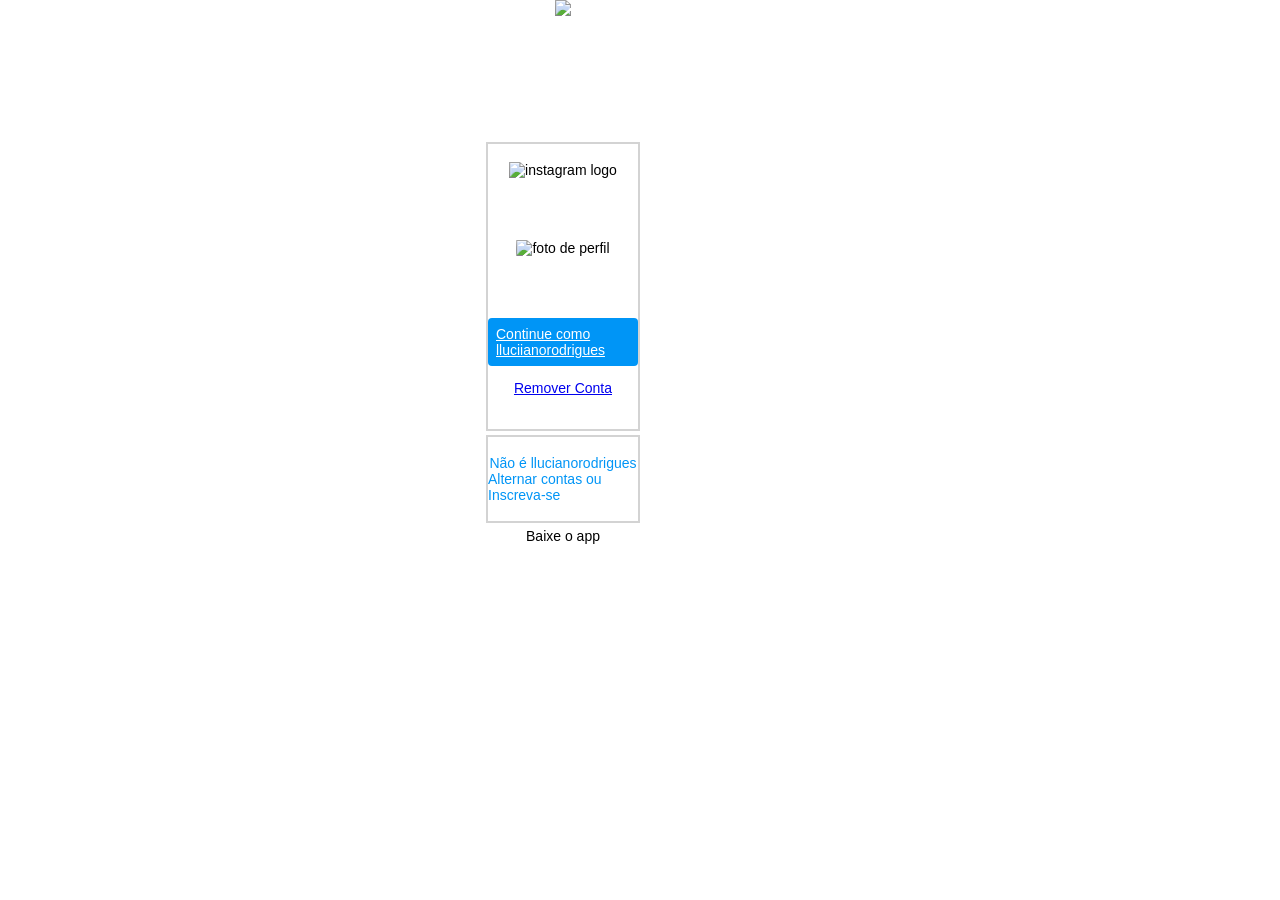
==== index.html @ d8efe974 "Add files via upload" ====
<!DOCTYPE html>
<html lang="pt-br">

<head>
    <title>Instagram</title>
    <meta charset="utf-8">
    <link rel="stylesheet" href="style.css">
    <meta name="viewport" content="style.css">
    <link rel="icon" type="img/png " href="img/icone.png">
</head>

<body>
    <div class="Instagram-wrapper">
        <div class="Instagram-fone">
            <img src="img/cel.4.png">
        </div>

        <div class="Instagram-continue">
            <div class="group">
                <div class="instagram-logo">
                    <img src="img/img1.png" class="logo" alt="instagram logo">
                </div>


                <div class="profile-foto">

                    <img src="img/perfil.jpg" alt="foto de perfil">
                </div>
                <a href="a" class="Instagram-LOGIN">Continue como lluciianorodrigues</a>
                <a href="a" class="Instagram-LOGOUT">Remover Conta</a>
            </div>
            <div class="group">
                <p class="not-account">Não é llucianorodrigues</p>
                <p class="not-account">
                    <span class="link-blue"> Alternar contas</span> ou
                    <span class="link-blue">Inscreva-se</span>
                </p>
            </div>
            <div class="get-the-app">
                <p class="get-the-app">Baixe o app</p>
                <div class="Download">
                    <a href="#" class="app-download"></a>
                    <a href="#" class="app-download"></a>
                </div>

            </div>

        </div>


</body>

</html>
---- style.css ----
* {
    padding: 0;
    margin: 0;
    box-sizing: border-box;
    text-decoration: nome;
    font-family: sans-serif;
    font-size: 14px;
}

body {
    width: 100% min-height: 100vh background-color: rgb(243, 243, 243);
    margin: 0;
    padding: 0;
    display: flex;
    justify-content: center;
}

.instagram-wrapper {
    display: flex;
    align-items: center;
    justify-content: start;
    width: 60% height: 100vh
}

.Instagram-fone {
    display: flex;
    align-items: center;
    justify-content: center;
    width: 50%;
}

.Instagram-fone img {
    height: 10rem;
}

.profile-foto img {
    display: flex;
    max-width: 200px;
    max-height: 150px;
    width: auto;
    height: auto;
}

.Instagram-continue {
    display: flex;
    align-items: center;
    justify-content: space-around;
    flex-direction: column;
    width: 50%;
    min-height: 34rem;
}

.group {
    display: flex;
    justify-content: space-between;
    align-items: center;
    flex-direction: column;
    background-color: #ffffff;
    width: 100%;
    padding: 1.3rem 0;
    border: 2px solid lightgray;
}

.group:nth-child(1) {
    min-height: 19rem;
}

.instagram-logo {
    display: flex;
    height: 19
}

.profile-foto {
    display: flex;
    justify-content: center;
    align-items: center;
    border-radius: 50%;
    overflow: hidden;
}

.profile-foto {
    height: 10rem;
}

.Instagram-LOGIN {
    background-color: #0095f6;
    color: #ffffff;
    padding: 8px;
    border-radius: 4px;
}

.Instagram-LOGOUT {
    columns: #0095f6;
    margin: 1rem;
}

.not-account {
    color: #0095f6;
}

.get-the-app {
    display: flex;
    flex-direction: column;
    align-items: center;
    justify-content: center;
    width: 100%;
    padding: 1.3, 0;
}

.Download {
    display: flex;
    width: 100;
    justify-content: space-evenly;
    align-items: center;
    padding: 1rem;
}

.app-download {
    height: 3rem;
    width: 10rem;
    background-size: cover;
}

.app-download:nth-child(1) {
    background-image: url(img/baixa2.jpg);
}

.app-download:nth-child(2) {
    background-image: url(img/app3.png);
}


/*media queris*/

@media(max-width:1024px) {
    .instagram-wrapper {
        width: 90%;
    }
}

@media(max-width: 650px) {
    body {
        background-color: #ffffff;
    }
    .instagram-wrapper {
        width: 90%;
    }
    .Instagram-fone {
        display: nome;
    }
    .Instagram-continue {
        width: 100%;
    }
    .group {
        border: 1px solid transparent;
    }
}
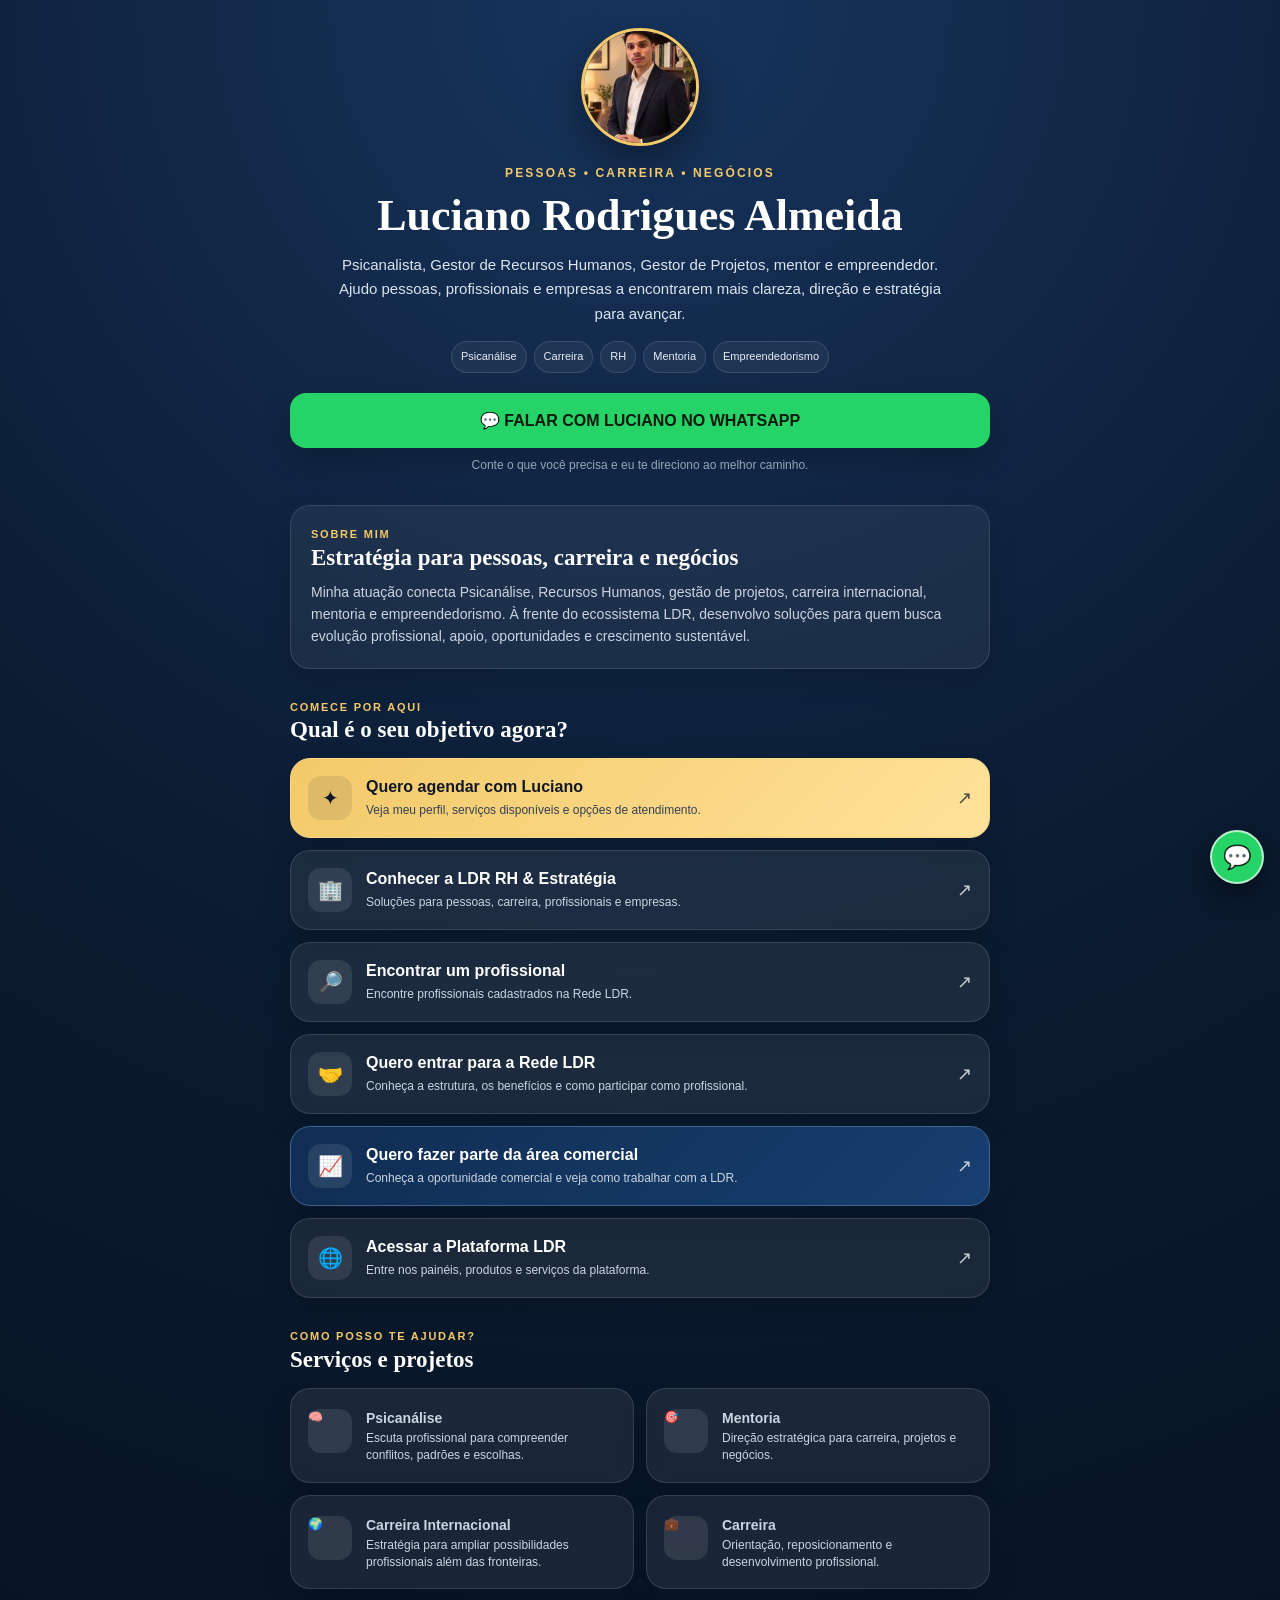
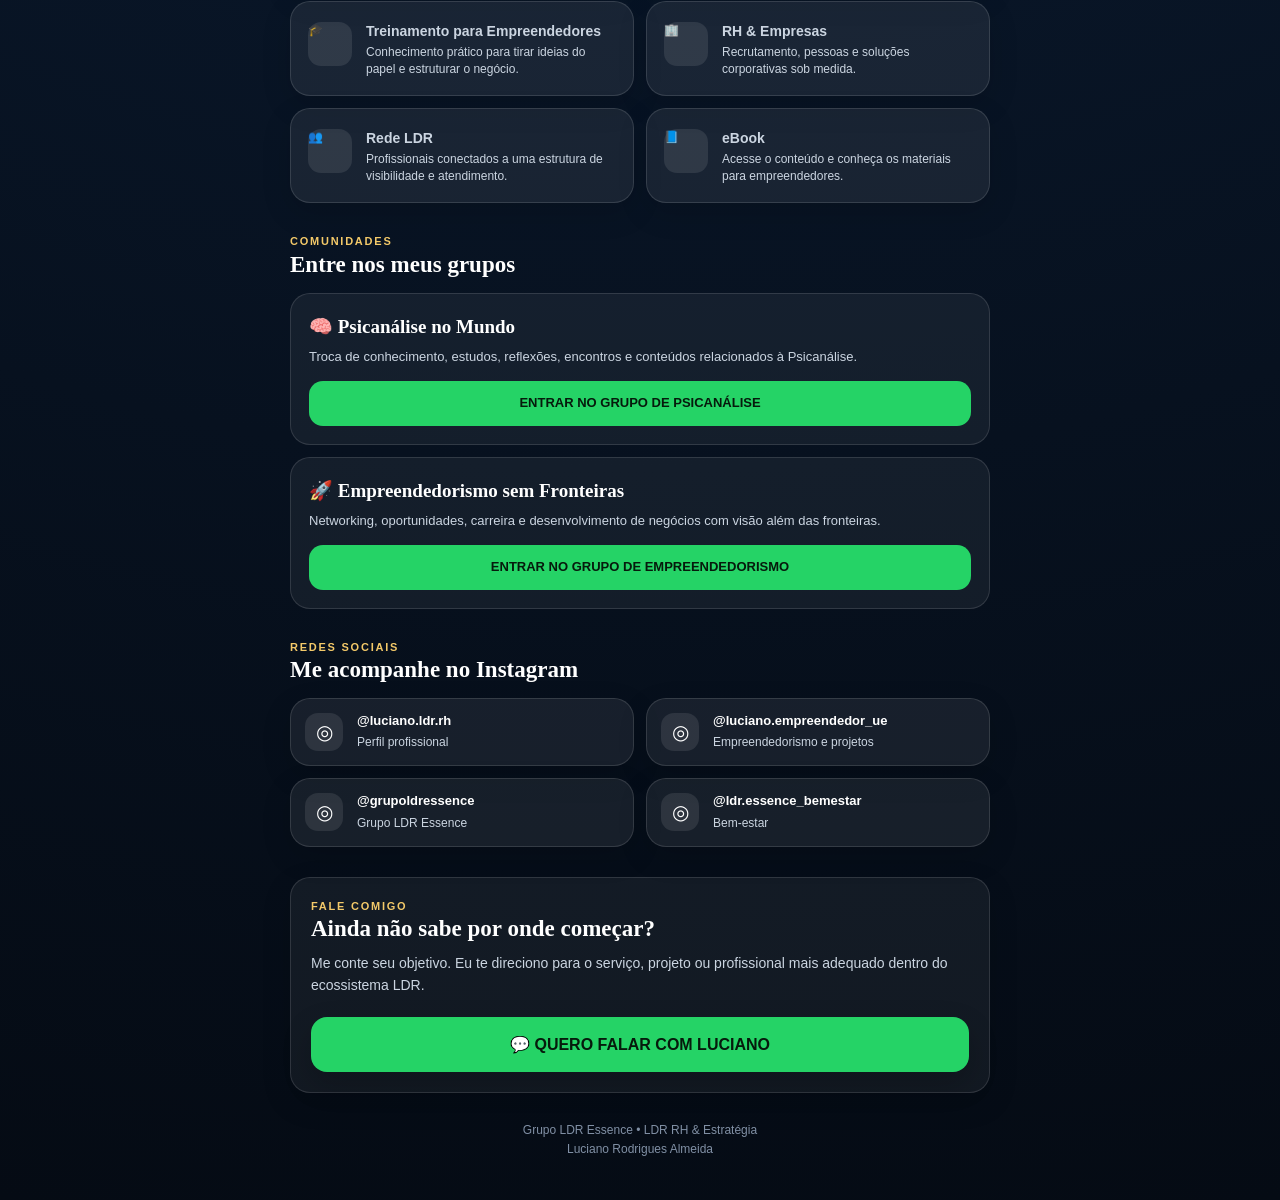
==== commit 090ce2f6: "fix: route custom domain root to bio" ====
--- a/index.html
+++ b/index.html
@@ -1,53 +1,16 @@
-<!DOCTYPE html>
-<html lang="pt-br">
-
-<head>
-    <title>Instagram</title>
-    <meta charset="utf-8">
-    <link rel="stylesheet" href="style.css">
-    <meta name="viewport" content="style.css">
-    <link rel="icon" type="img/png " href="img/icone.png">
-</head>
-
-<body>
-    <div class="Instagram-wrapper">
-        <div class="Instagram-fone">
-            <img src="img/cel.4.png">
-        </div>
-
-        <div class="Instagram-continue">
-            <div class="group">
-                <div class="instagram-logo">
-                    <img src="img/img1.png" class="logo" alt="instagram logo">
-                </div>
-
-
-                <div class="profile-foto">
-
-                    <img src="img/perfil.jpg" alt="foto de perfil">
-                </div>
-                <a href="a" class="Instagram-LOGIN">Continue como lluciianorodrigues</a>
-                <a href="a" class="Instagram-LOGOUT">Remover Conta</a>
-            </div>
-            <div class="group">
-                <p class="not-account">Não é llucianorodrigues</p>
-                <p class="not-account">
-                    <span class="link-blue"> Alternar contas</span> ou
-                    <span class="link-blue">Inscreva-se</span>
-                </p>
-            </div>
-            <div class="get-the-app">
-                <p class="get-the-app">Baixe o app</p>
-                <div class="Download">
-                    <a href="#" class="app-download"></a>
-                    <a href="#" class="app-download"></a>
-                </div>
-
-            </div>
-
-        </div>
-
-
-</body>
-
+<!doctype html>
+<html lang="pt-BR">
+<head>
+<meta charset="utf-8">
+<meta name="viewport" content="width=device-width,initial-scale=1">
+<title>Luciano Conecta</title>
+<meta name="robots" content="noindex">
+<link rel="canonical" href="https://lucianoconecta.online/bio/">
+<meta http-equiv="refresh" content="0; url=/bio/">
+<script>window.location.replace('/bio/');</script>
+<style>body{margin:0;min-height:100vh;display:grid;place-items:center;background:#07111f;color:#fff;font-family:Arial,sans-serif}a{color:#f3c969}</style>
+</head>
+<body>
+<p>Redirecionando para a bio… <a href="/bio/">Abrir agora</a></p>
+</body>
 </html>
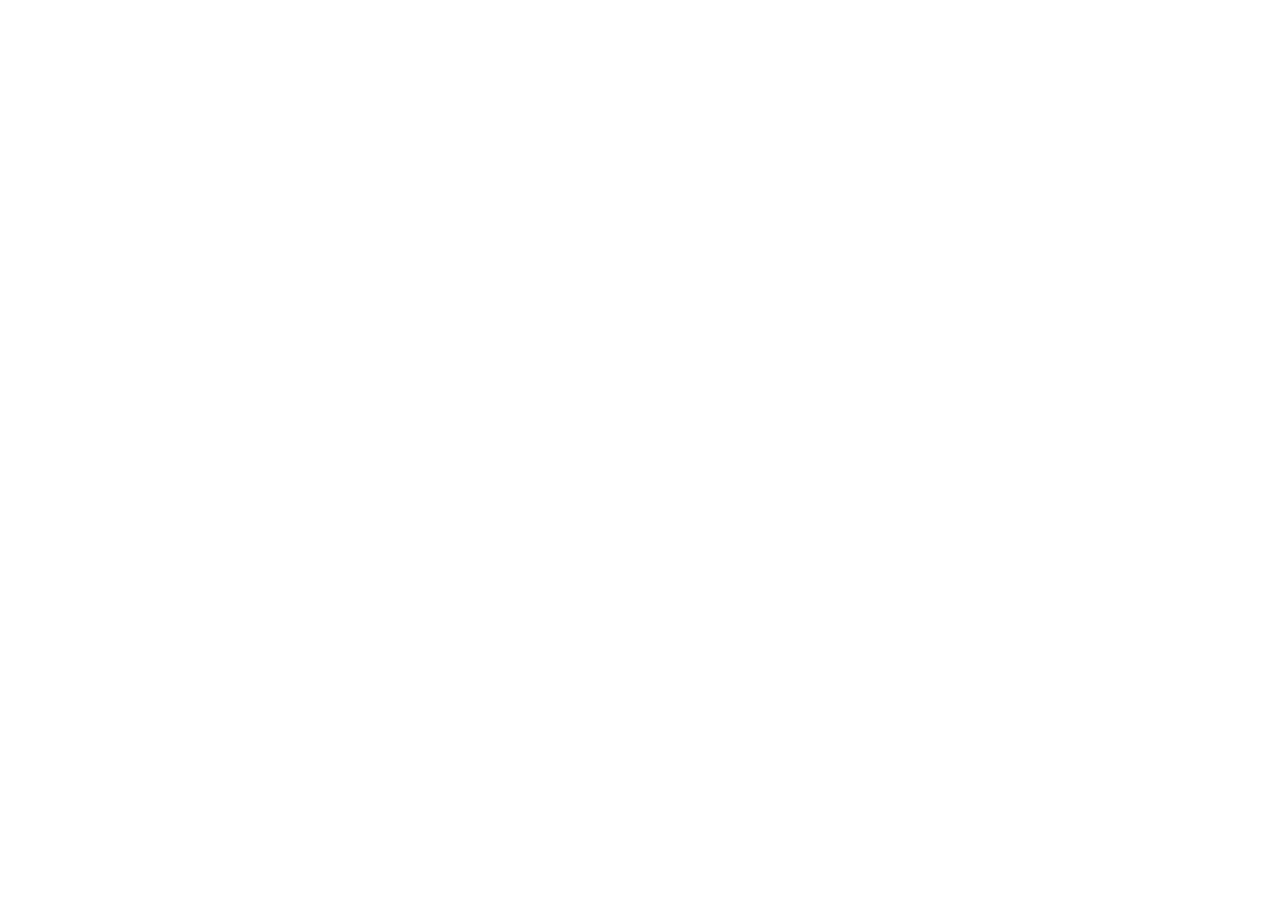
==== commit a8e961c9: "chore(domains): redirect legacy root to official Academy" ====
--- a/index.html
+++ b/index.html
@@ -5,12 +5,12 @@
 <meta name="viewport" content="width=device-width,initial-scale=1">
 <title>Luciano Conecta</title>
 <meta name="robots" content="noindex">
-<link rel="canonical" href="https://lucianoconecta.online/bio/">
-<meta http-equiv="refresh" content="0; url=/bio/">
-<script>window.location.replace('/bio/');</script>
+<link rel="canonical" href="https://ldracademy.online/">
+<meta http-equiv="refresh" content="0; url=https://ldracademy.online/">
+<script>window.location.replace('https://ldracademy.online/');</script>
 <style>body{margin:0;min-height:100vh;display:grid;place-items:center;background:#07111f;color:#fff;font-family:Arial,sans-serif}a{color:#f3c969}</style>
 </head>
 <body>
-<p>Redirecionando para a bio… <a href="/bio/">Abrir agora</a></p>
+<p>Redirecionando para a LDR Academy… <a href="https://ldracademy.online/">Abrir agora</a></p>
 </body>
 </html>
